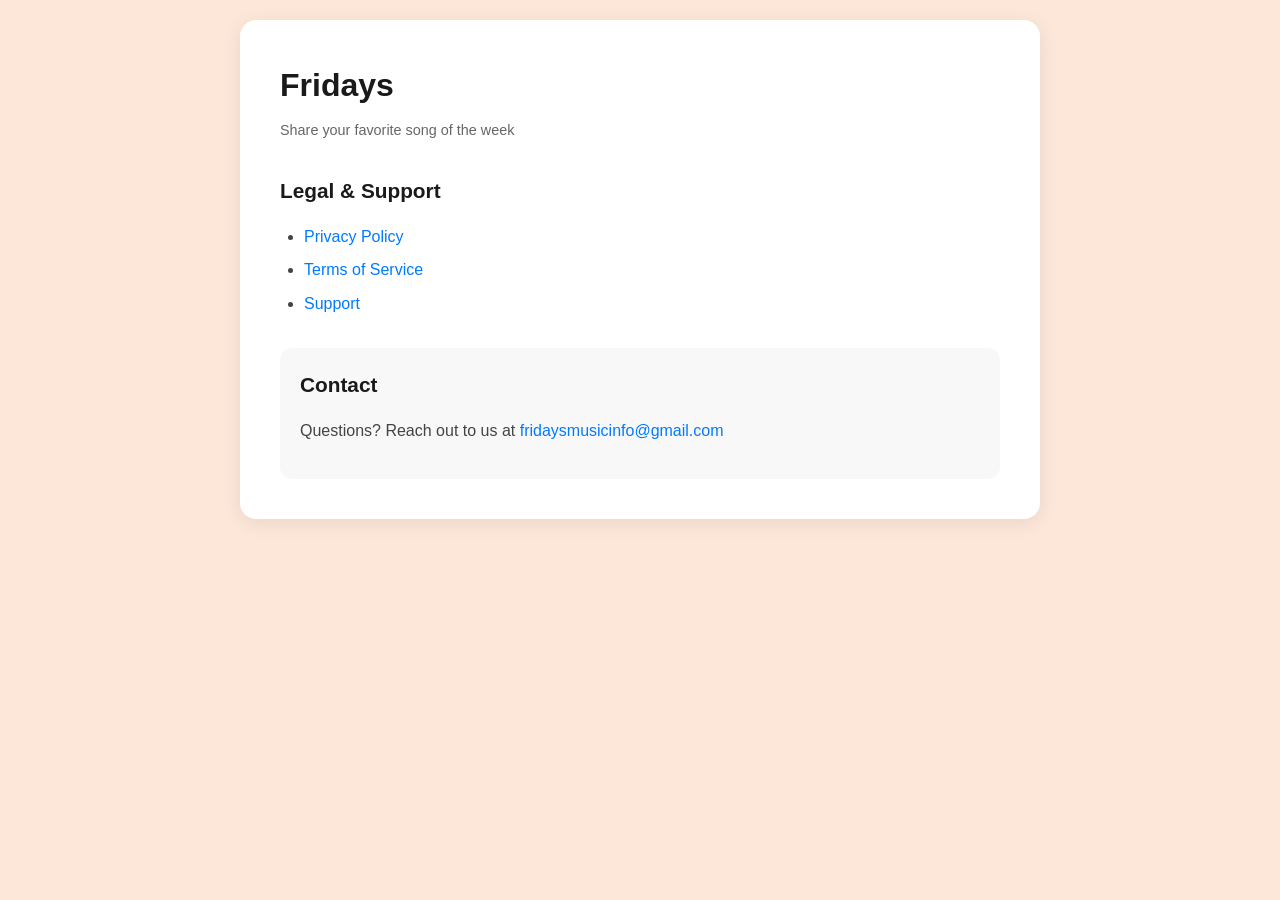
==== index.html @ a6e8ecb9 "Add files via upload" ====
<!DOCTYPE html>
<html lang="en">
<head>
    <meta charset="UTF-8">
    <meta name="viewport" content="width=device-width, initial-scale=1.0">
    <title>Fridays - Share Your Music</title>
    <link rel="stylesheet" href="styles.css">
</head>
<body>
    <div class="container">
        <h1>Fridays</h1>
        <p class="last-updated">Share your favorite song of the week</p>
        
        <h2>Legal & Support</h2>
        
        <ul>
            <li><a href="privacy-policy/">Privacy Policy</a></li>
            <li><a href="terms/">Terms of Service</a></li>
            <li><a href="support/">Support</a></li>
        </ul>
        
        <div class="contact-section">
            <h2>Contact</h2>
            <p>Questions? Reach out to us at <a href="mailto:fridaysmusicinfo@gmail.com">fridaysmusicinfo@gmail.com</a></p>
        </div>
    </div>
</body>
</html>
---- styles.css ----
* {
    margin: 0;
    padding: 0;
    box-sizing: border-box;
}

body {
    font-family: -apple-system, BlinkMacSystemFont, 'Segoe UI', Roboto, Oxygen, Ubuntu, sans-serif;
    line-height: 1.6;
    color: #333;
    background-color: #fde7d9;
    padding: 20px;
}

.container {
    max-width: 800px;
    margin: 0 auto;
    background-color: #fff;
    padding: 40px;
    border-radius: 16px;
    box-shadow: 0 4px 20px rgba(0, 0, 0, 0.08);
}

.nav-links {
    margin-bottom: 24px;
    padding-bottom: 16px;
    border-bottom: 1px solid #eee;
}

.nav-links a {
    margin-right: 20px;
    color: #007AFF;
    text-decoration: none;
    font-size: 0.95rem;
}

.nav-links a:hover {
    text-decoration: underline;
}

h1 {
    font-size: 2rem;
    margin-bottom: 8px;
    color: #1a1a1a;
}

.last-updated {
    color: #666;
    font-size: 0.9rem;
    margin-bottom: 32px;
}

h2 {
    font-size: 1.3rem;
    margin-top: 32px;
    margin-bottom: 16px;
    color: #1a1a1a;
}

h3 {
    font-size: 1.1rem;
    margin-top: 24px;
    margin-bottom: 12px;
    color: #1a1a1a;
}

p {
    margin-bottom: 16px;
    color: #444;
}

ul {
    margin-left: 24px;
    margin-bottom: 16px;
}

li {
    margin-bottom: 8px;
    color: #444;
}

a {
    color: #007AFF;
    text-decoration: none;
}

a:hover {
    text-decoration: underline;
}

.contact-section {
    background-color: #f8f8f8;
    padding: 20px;
    border-radius: 12px;
    margin-top: 32px;
}

.contact-section h2 {
    margin-top: 0;
}

@media (max-width: 600px) {
    .container {
        padding: 24px;
    }
    
    h1 {
        font-size: 1.6rem;
    }
    
    h2 {
        font-size: 1.15rem;
    }
    
    .nav-links a {
        display: block;
        margin-bottom: 8px;
    }
}
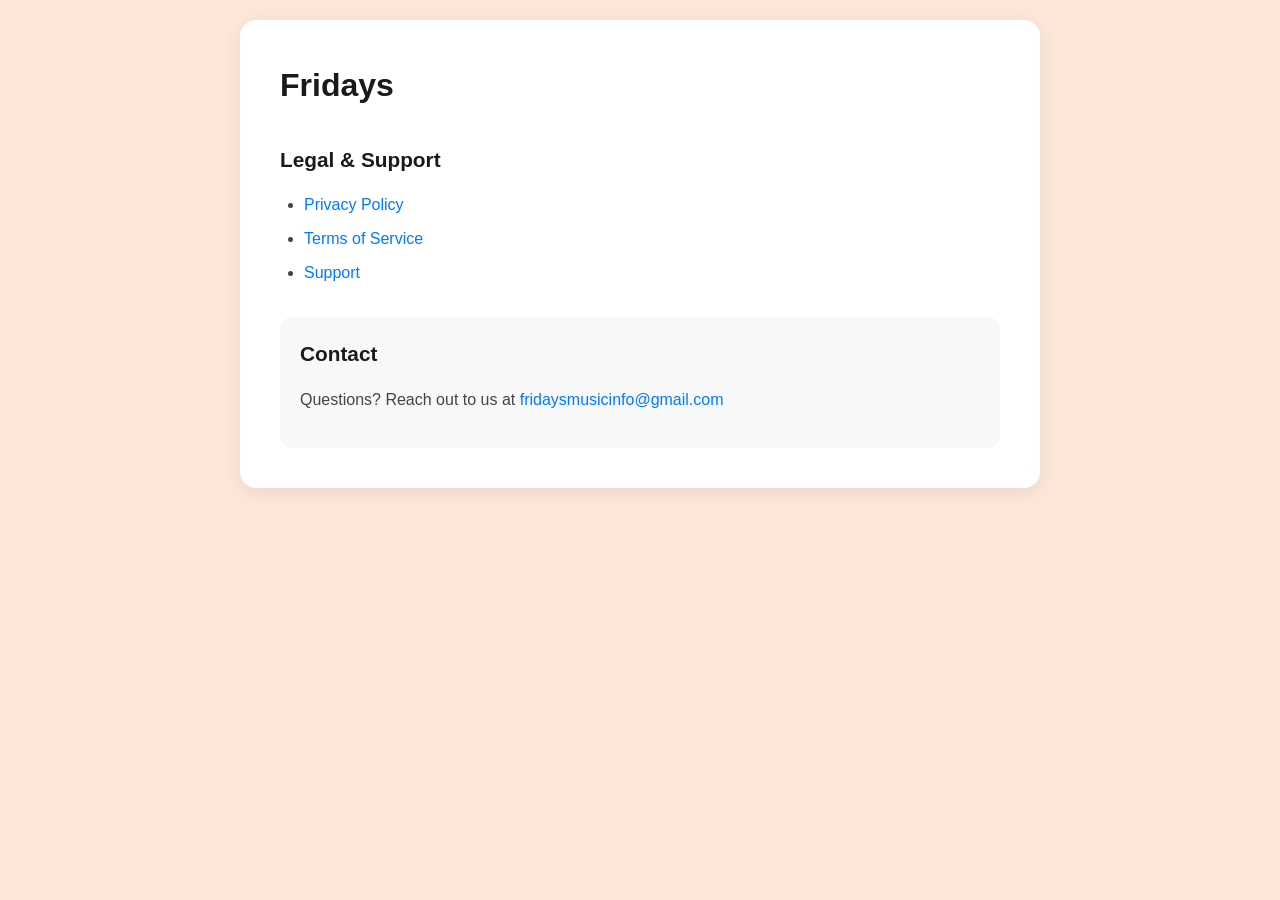
==== commit f7ecc106: "small content update to test git key" ====
--- a/index.html
+++ b/index.html
@@ -9,7 +9,6 @@
 <body>
     <div class="container">
         <h1>Fridays</h1>
-        <p class="last-updated">Share your favorite song of the week</p>
         
         <h2>Legal & Support</h2>
         
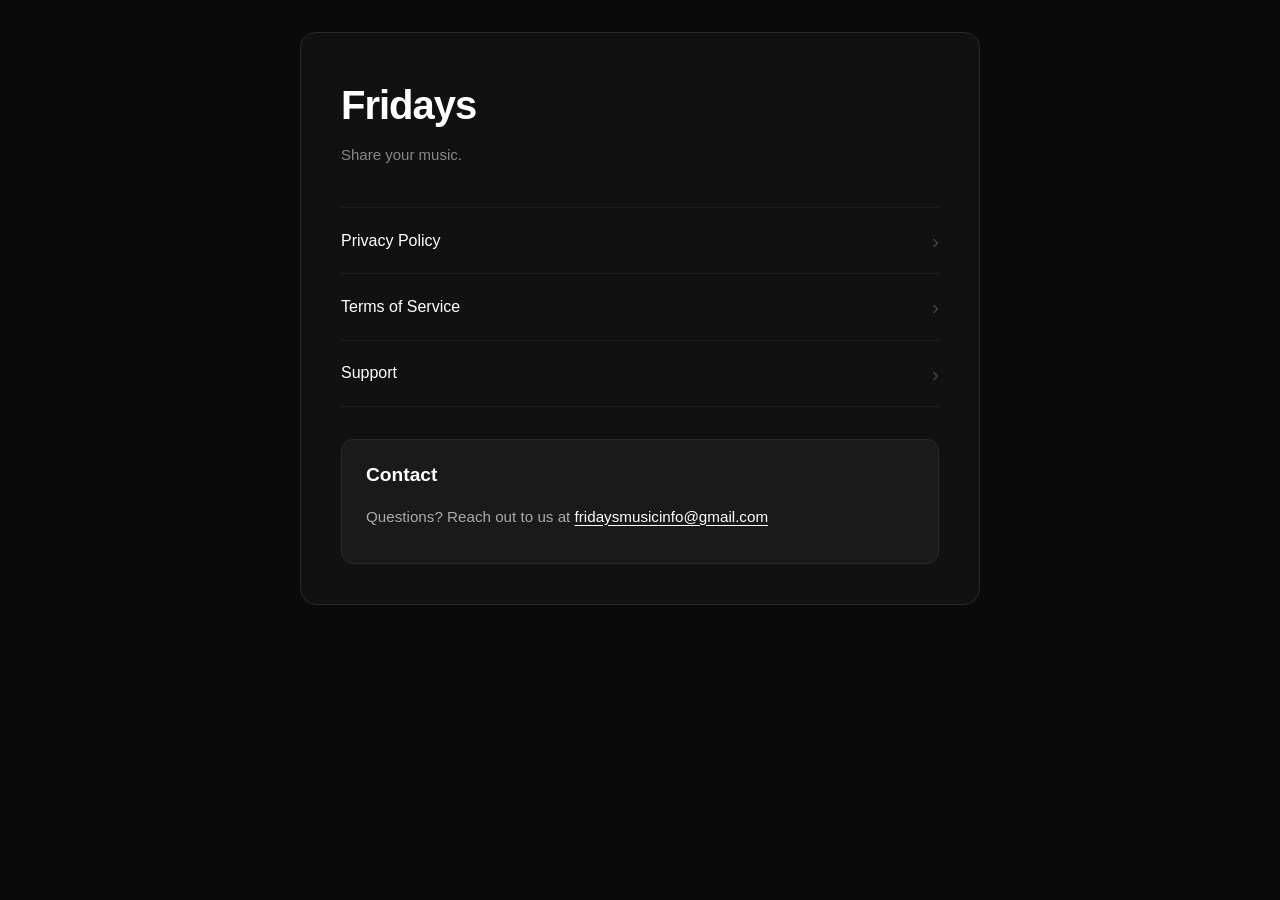
==== commit 851d912f: "Update 404 handling and update site-wide styling" ====
--- a/index.html
+++ b/index.html
@@ -3,21 +3,20 @@
 <head>
     <meta charset="UTF-8">
     <meta name="viewport" content="width=device-width, initial-scale=1.0">
-    <title>Fridays - Share Your Music</title>
+    <title>Fridays</title>
     <link rel="stylesheet" href="styles.css">
 </head>
 <body>
     <div class="container">
-        <h1>Fridays</h1>
-        
-        <h2>Legal & Support</h2>
-        
-        <ul>
+        <div class="site-logo">Fridays</div>
+        <div class="site-tagline">Share your music.</div>
+
+        <ul class="page-links">
             <li><a href="privacy-policy/">Privacy Policy</a></li>
             <li><a href="terms/">Terms of Service</a></li>
             <li><a href="support/">Support</a></li>
         </ul>
-        
+
         <div class="contact-section">
             <h2>Contact</h2>
             <p>Questions? Reach out to us at <a href="mailto:fridaysmusicinfo@gmail.com">fridaysmusicinfo@gmail.com</a></p>
--- a/styles.css
+++ b/styles.css
@@ -5,92 +5,123 @@
 }
 
 body {
-    font-family: -apple-system, BlinkMacSystemFont, 'Segoe UI', Roboto, Oxygen, Ubuntu, sans-serif;
+    font-family: -apple-system, BlinkMacSystemFont, "Segoe UI", Helvetica, Arial, sans-serif;
     line-height: 1.6;
-    color: #333;
-    background-color: #fde7d9;
-    padding: 20px;
+    color: #ffffff;
+    background-color: #0a0a0a;
+    padding: 32px 20px;
+    min-height: 100vh;
 }
 
 .container {
-    max-width: 800px;
+    max-width: 680px;
     margin: 0 auto;
-    background-color: #fff;
+    background-color: #111111;
+    border: 1px solid #2a2a2a;
     padding: 40px;
     border-radius: 16px;
-    box-shadow: 0 4px 20px rgba(0, 0, 0, 0.08);
+}
+
+/* Site logo / wordmark shown on home page */
+.site-logo {
+    font-size: 40px;
+    font-weight: 700;
+    letter-spacing: -1px;
+    color: #ffffff;
+    margin-bottom: 6px;
+}
+
+.site-tagline {
+    font-size: 15px;
+    color: #888888;
+    margin-bottom: 40px;
 }
 
 .nav-links {
-    margin-bottom: 24px;
-    padding-bottom: 16px;
-    border-bottom: 1px solid #eee;
+    margin-bottom: 28px;
+    padding-bottom: 20px;
+    border-bottom: 1px solid #2a2a2a;
 }
 
 .nav-links a {
     margin-right: 20px;
-    color: #007AFF;
+    color: #aaaaaa;
     text-decoration: none;
-    font-size: 0.95rem;
+    font-size: 0.9rem;
+    transition: color 0.2s;
 }
 
 .nav-links a:hover {
-    text-decoration: underline;
+    color: #ffffff;
+    text-decoration: none;
 }
 
 h1 {
     font-size: 2rem;
+    font-weight: 700;
     margin-bottom: 8px;
-    color: #1a1a1a;
+    color: #ffffff;
+    letter-spacing: -0.5px;
 }
 
 .last-updated {
-    color: #666;
-    font-size: 0.9rem;
+    color: #666666;
+    font-size: 0.85rem;
     margin-bottom: 32px;
 }
 
 h2 {
-    font-size: 1.3rem;
-    margin-top: 32px;
-    margin-bottom: 16px;
-    color: #1a1a1a;
+    font-size: 1.2rem;
+    font-weight: 600;
+    margin-top: 36px;
+    margin-bottom: 14px;
+    color: #ffffff;
 }
 
 h3 {
-    font-size: 1.1rem;
+    font-size: 1rem;
+    font-weight: 600;
     margin-top: 24px;
-    margin-bottom: 12px;
-    color: #1a1a1a;
+    margin-bottom: 10px;
+    color: #dddddd;
 }
 
 p {
-    margin-bottom: 16px;
-    color: #444;
+    margin-bottom: 14px;
+    color: #aaaaaa;
+    font-size: 0.95rem;
 }
 
 ul {
-    margin-left: 24px;
+    margin-left: 20px;
     margin-bottom: 16px;
 }
 
 li {
     margin-bottom: 8px;
-    color: #444;
+    color: #aaaaaa;
+    font-size: 0.95rem;
+}
+
+strong {
+    color: #dddddd;
 }
 
 a {
-    color: #007AFF;
-    text-decoration: none;
+    color: #ffffff;
+    text-decoration: underline;
+    text-underline-offset: 3px;
 }
 
 a:hover {
-    text-decoration: underline;
+    color: #aaaaaa;
 }
 
+/* Section card used for contact blocks */
 .contact-section {
-    background-color: #f8f8f8;
-    padding: 20px;
+    background-color: #1a1a1a;
+    border: 1px solid #2a2a2a;
+    padding: 20px 24px;
     border-radius: 12px;
     margin-top: 32px;
 }
@@ -99,21 +130,65 @@
     margin-top: 0;
 }
 
+/* Home page link list */
+.page-links {
+    list-style: none;
+    margin: 0 0 32px 0;
+    padding: 0;
+}
+
+.page-links li {
+    margin: 0;
+    border-bottom: 1px solid #1e1e1e;
+}
+
+.page-links li:first-child {
+    border-top: 1px solid #1e1e1e;
+}
+
+.page-links li a {
+    display: flex;
+    justify-content: space-between;
+    align-items: center;
+    padding: 16px 0;
+    color: #ffffff;
+    text-decoration: none;
+    font-size: 1rem;
+    font-weight: 500;
+    transition: color 0.2s;
+}
+
+.page-links li a::after {
+    /* Chevron arrow */
+    content: "›";
+    font-size: 1.3rem;
+    color: #444444;
+    transition: color 0.2s;
+}
+
+.page-links li a:hover {
+    color: #aaaaaa;
+}
+
+.page-links li a:hover::after {
+    color: #888888;
+}
+
 @media (max-width: 600px) {
     .container {
-        padding: 24px;
+        padding: 28px 20px;
     }
-    
+
     h1 {
         font-size: 1.6rem;
     }
-    
+
     h2 {
-        font-size: 1.15rem;
+        font-size: 1.1rem;
     }
-    
+
     .nav-links a {
-        display: block;
+        display: inline-block;
         margin-bottom: 8px;
     }
 }
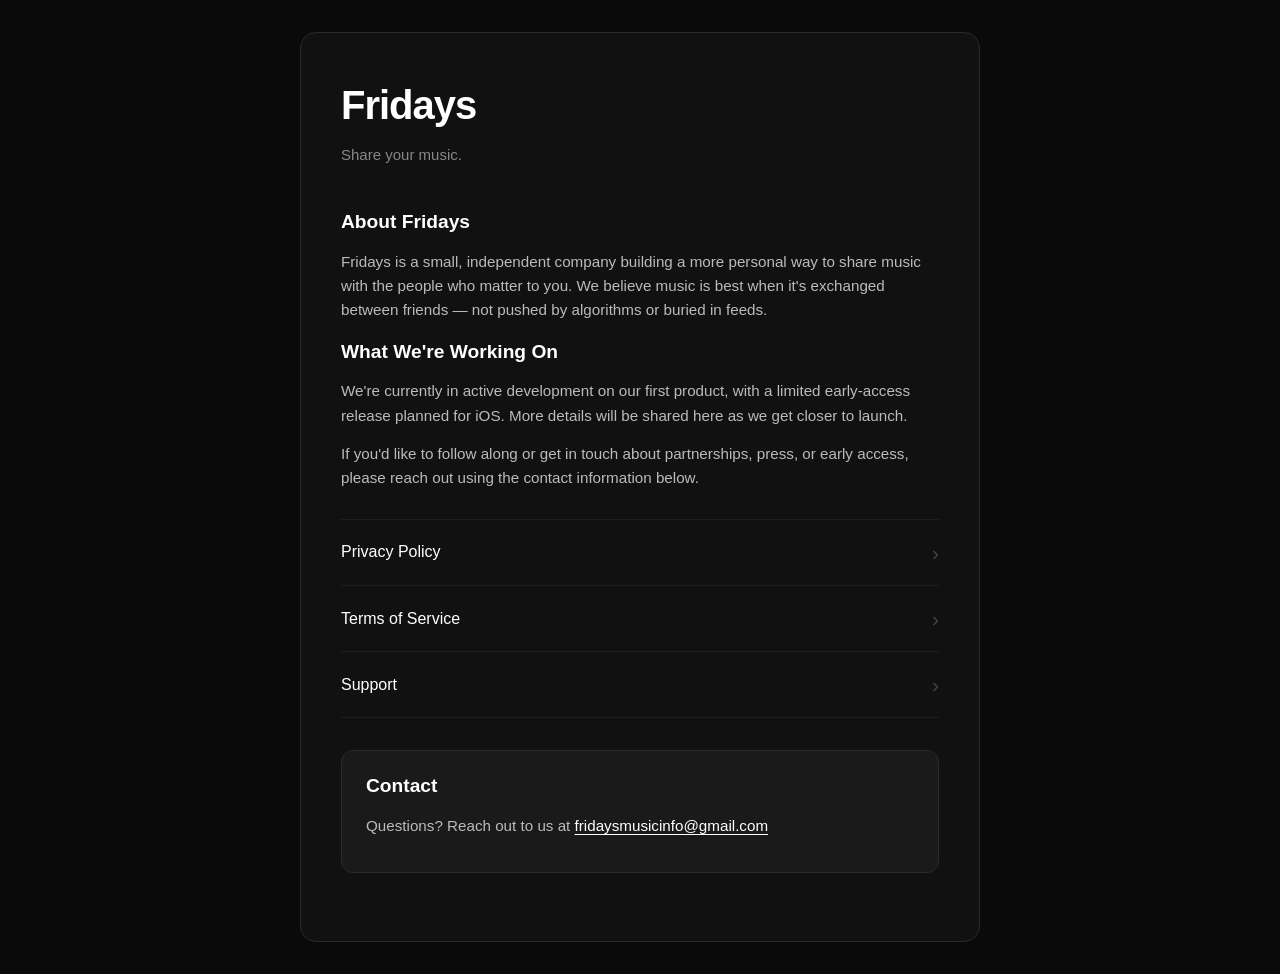
==== commit 2107fa59: "Update website to be a bit more descriptive about who we are and what we do (for apple developer rev" ====
--- a/index.html
+++ b/index.html
@@ -10,6 +10,15 @@
     <div class="container">
         <div class="site-logo">Fridays</div>
         <div class="site-tagline">Share your music.</div>
+
+        <section class="about-section">
+            <h2>About Fridays</h2>
+            <p>Fridays is a small, independent company building a more personal way to share music with the people who matter to you. We believe music is best when it's exchanged between friends — not pushed by algorithms or buried in feeds.</p>
+        <section class="about-section">
+            <h2>What We're Working On</h2>
+            <p>We're currently in active development on our first product, with a limited early-access release planned for iOS. More details will be shared here as we get closer to launch.</p>
+            <p>If you'd like to follow along or get in touch about partnerships, press, or early access, please reach out using the contact information below.</p>
+        </section>
 
         <ul class="page-links">
             <li><a href="privacy-policy/">Privacy Policy</a></li>
--- a/styles.css
+++ b/styles.css
@@ -117,6 +117,24 @@
     color: #aaaaaa;
 }
 
+/* About section on home page */
+.about-section {
+    margin-bottom: 28px;
+}
+
+.about-section h2 {
+    margin-top: 0;
+    margin-bottom: 12px;
+}
+
+.about-section p {
+    color: #bbbbbb;
+}
+
+.about-section + .about-section {
+    margin-top: 0;
+}
+
 /* Section card used for contact blocks */
 .contact-section {
     background-color: #1a1a1a;
